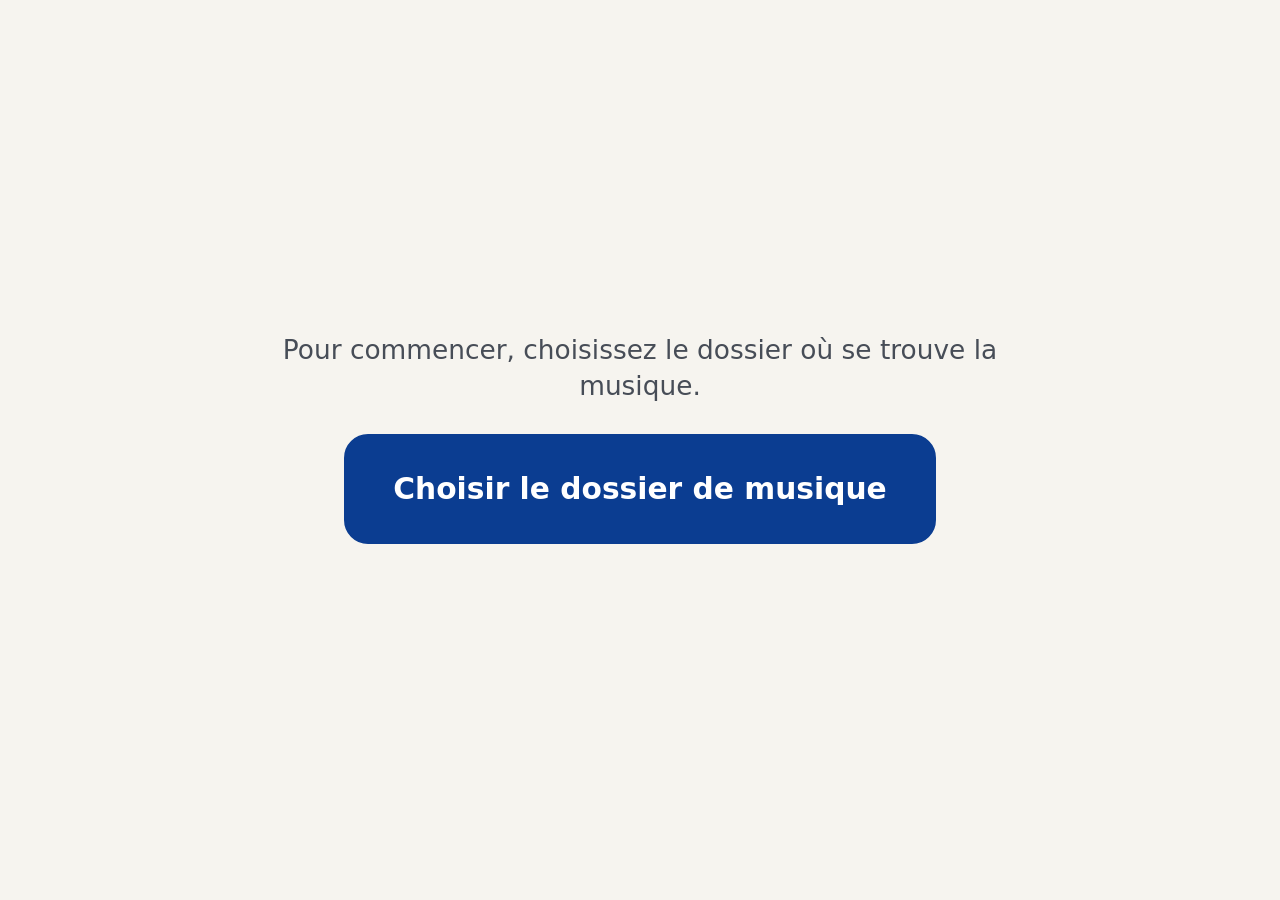
==== index.html @ 9a7d2eac "Lecteur de musique : PWA statique, lecture aléatoire, favoris, version PC et iPad Étapes 1 à 6 du ca" ====
<!doctype html>
<html lang="fr">
<head>
  <meta charset="utf-8">
  <meta name="viewport" content="width=device-width, initial-scale=1, viewport-fit=cover">
  <title>Musique</title>
  <meta name="theme-color" content="#0b3d91">
  <meta name="mobile-web-app-capable" content="yes">
  <meta name="apple-mobile-web-app-capable" content="yes">
  <meta name="apple-mobile-web-app-title" content="Musique">
  <link rel="manifest" href="manifest.json">
  <link rel="icon" href="icons/icone-192.png">
  <link rel="apple-touch-icon" href="icons/icone-180.png">
  <link rel="stylesheet" href="style.css">
  <script type="module" src="js/app.js"></script>
</head>
<body>

<svg hidden>
  <symbol id="i-lecture" viewBox="0 0 24 24"><path d="M7 4.6v14.8a1 1 0 0 0 1.52.85l12.1-7.4a1 1 0 0 0 0-1.7L8.52 3.75A1 1 0 0 0 7 4.6z"/></symbol>
  <symbol id="i-pause" viewBox="0 0 24 24"><rect x="5" y="4" width="5" height="16" rx="1.2"/><rect x="14" y="4" width="5" height="16" rx="1.2"/></symbol>
  <symbol id="i-precedent" viewBox="0 0 24 24"><rect x="4" y="4.5" width="3" height="15" rx="1"/><path d="M20 5.2v13.6a.8.8 0 0 1-1.23.67L8.4 12.67a.8.8 0 0 1 0-1.34l10.37-6.8A.8.8 0 0 1 20 5.2z"/></symbol>
  <symbol id="i-suivant" viewBox="0 0 24 24"><rect x="17" y="4.5" width="3" height="15" rx="1"/><path d="M4 5.2v13.6a.8.8 0 0 0 1.23.67l10.37-6.8a.8.8 0 0 0 0-1.34L5.23 4.53A.8.8 0 0 0 4 5.2z"/></symbol>
  <symbol id="i-coeur" viewBox="0 0 24 24"><path d="M12 20.5 3.6 12.1a5.2 5.2 0 0 1 7.35-7.35L12 5.8l1.05-1.05a5.2 5.2 0 0 1 7.35 7.35z"/></symbol>
  <symbol id="i-coeur-vide" viewBox="0 0 24 24"><path d="M12 20.5 3.6 12.1a5.2 5.2 0 0 1 7.35-7.35L12 5.8l1.05-1.05a5.2 5.2 0 0 1 7.35 7.35z" fill="none" stroke="currentColor" stroke-width="2.2" stroke-linejoin="round"/></symbol>
  <symbol id="i-points" viewBox="0 0 24 24"><circle cx="5" cy="12" r="2.3"/><circle cx="12" cy="12" r="2.3"/><circle cx="19" cy="12" r="2.3"/></symbol>
  <symbol id="i-retour" viewBox="0 0 24 24"><path d="M11 5l-7 7 7 7M4.5 12H20" fill="none" stroke="currentColor" stroke-width="2.8" stroke-linecap="round" stroke-linejoin="round"/></symbol>
  <symbol id="i-plus" viewBox="0 0 24 24"><path d="M12 5v14M5 12h14" fill="none" stroke="currentColor" stroke-width="2.8" stroke-linecap="round"/></symbol>
  <symbol id="i-retirer" viewBox="0 0 24 24"><circle cx="12" cy="12" r="9" fill="none" stroke="currentColor" stroke-width="2.4"/><path d="M7.5 12h9" fill="none" stroke="currentColor" stroke-width="2.6" stroke-linecap="round"/></symbol>
</svg>

<!-- Écran principal : accueil, puis lecture -->
<main id="principal" class="ecran" data-etat="attente">
  <section class="accueil">
    <p id="message" class="message">Un instant…</p>
    <button id="btn-action" type="button" hidden></button>
  </section>

  <section class="lecture">
    <p id="bandeau-favoris" class="bandeau" hidden>
      <svg class="icone" aria-hidden="true"><use href="#i-coeur"/></svg>
      <span>Vous écoutez vos favoris</span>
      <button id="btn-tout" type="button"><svg class="icone" aria-hidden="true"><use href="#i-lecture"/></svg><span>Tout écouter</span></button>
    </p>

    <div class="morceau-actuel" aria-live="polite">
      <h1 id="titre"></h1>
      <p id="artiste"></p>
    </div>

    <div class="rangee">
      <button id="btn-favori" type="button" aria-pressed="false"></button>
      <button id="btn-menu" type="button"><svg class="icone" aria-hidden="true"><use href="#i-points"/></svg><span>Autres choix</span></button>
    </div>

    <div class="commandes">
      <button id="btn-precedent" type="button"><svg class="icone" aria-hidden="true"><use href="#i-precedent"/></svg><span>Précédent</span></button>
      <button id="btn-pause" type="button" class="plein"></button>
      <button id="btn-suivant" type="button"><span>Suivant</span><svg class="icone" aria-hidden="true"><use href="#i-suivant"/></svg></button>
    </div>

    <label id="zone-volume" class="volume">
      <span>Volume</span>
      <input id="volume" type="range" min="0" max="100" step="1" value="80">
    </label>
  </section>

  <footer>
    <button id="btn-choisir" type="button" class="lien" hidden>Choisir un morceau</button>
  </footer>
</main>

<!-- Écran « Choisir un morceau » -->
<section id="choisir" class="ecran" hidden>
  <header class="entete">
    <button id="btn-retour" type="button"><svg class="icone" aria-hidden="true"><use href="#i-retour"/></svg><span>Retour</span></button>
    <h2>Choisir un morceau</h2>
  </header>

  <div class="outils">
    <input id="recherche" type="search" placeholder="Chercher un titre ou un artiste" aria-label="Chercher un titre ou un artiste" autocomplete="off">

    <div class="ligne">
      <span class="etiquette">Trier par</span>
      <button type="button" class="choix" data-tri="titre" aria-pressed="true">Titre</button>
      <button type="button" class="choix" data-tri="artiste" aria-pressed="false">Artiste</button>
      <label class="etiquette espace" for="filtre-artiste">Artiste</label>
      <select id="filtre-artiste"><option value="">Tous les artistes</option></select>
    </div>

    <div class="ligne">
      <button id="filtre-favoris" type="button" class="choix" aria-pressed="false"><svg class="icone" aria-hidden="true"><use href="#i-coeur"/></svg><span>Mes favoris</span></button>
      <button id="btn-ecouter-favoris" type="button"><svg class="icone" aria-hidden="true"><use href="#i-lecture"/></svg><span>Écouter mes favoris en aléatoire</span></button>
      <button id="btn-ajouter" type="button" hidden><svg class="icone" aria-hidden="true"><use href="#i-plus"/></svg><span>Ajouter des morceaux</span></button>
    </div>
  </div>

  <p id="liste-vide" class="message" hidden></p>
  <ul id="liste"></ul>
  <div id="sentinelle"></div>
</section>

<!-- Menu « Autres choix » et confirmation -->
<dialog id="menu" aria-labelledby="menu-titre">
  <div id="menu-choix">
    <p id="menu-titre" class="dialogue-titre"></p>
    <button id="menu-retirer" type="button"><svg class="icone" aria-hidden="true"><use href="#i-retirer"/></svg><span>Retirer ce morceau</span></button>
    <button id="menu-fermer" type="button">Fermer</button>
  </div>
  <div id="menu-confirmer" hidden>
    <p class="dialogue-titre">Retirer ce morceau ?</p>
    <p id="menu-rappel" class="dialogue-texte"></p>
    <div class="oui-non">
      <button id="menu-oui" type="button" class="plein">Oui</button>
      <button id="menu-non" type="button">Non</button>
    </div>
  </div>
</dialog>

<p id="avancement" class="avancement" role="status" hidden></p>
<input id="import" type="file" multiple accept="audio/*,.mp3,.m4a,.aac,.wav" hidden>

</body>
</html>
---- style.css ----
/* Tout est gros, contrasté, et se commande d'un simple clic. */

:root {
  --fond: #f6f4ef;
  --carte: #ffffff;
  --texte: #14171c;
  --doux: #474d57;
  --trait: #6c727d;
  --accent: #0b3d91;
  --teinte: #e3ebf8;
  --coeur: #b0102b;
  --coeur-teinte: #fdeff1;
}

* { box-sizing: border-box; }
[hidden] { display: none !important; }

html { font-size: 22px; -webkit-text-size-adjust: 100%; }

body {
  margin: 0;
  font-family: system-ui, "Segoe UI", Roboto, Helvetica, Arial, sans-serif;
  line-height: 1.35;
  color: var(--texte);
  background: var(--fond);
  -webkit-tap-highlight-color: transparent;
}

button, input, select { font: inherit; color: inherit; }

button {
  display: inline-flex;
  align-items: center;
  justify-content: center;
  gap: 0.55em;
  min-height: 68px;
  padding: 0.35em 1.3em;
  border: 2px solid var(--texte);
  border-radius: 16px;
  background: var(--carte);
  font-weight: 600;
  cursor: pointer;
  touch-action: manipulation;
  transition: transform 0.1s, background-color 0.15s, border-color 0.15s, color 0.15s;
}
button:active { transform: scale(0.97); }
button:disabled { opacity: 0.45; cursor: default; transform: none; }
button:focus-visible, input:focus-visible, select:focus-visible {
  outline: 4px solid var(--accent);
  outline-offset: 3px;
}

.plein, .choix[aria-pressed="true"] {
  border-color: var(--accent);
  background: var(--accent);
  color: #fff;
}

.icone { flex: none; width: 1.25em; height: 1.25em; fill: currentColor; }

.message { margin: 0; max-width: 30em; font-size: 1.2rem; color: var(--doux); }

/* ───── Écran principal ───── */

.ecran {
  min-height: 100vh;
  min-height: 100dvh;
  padding: 24px max(24px, env(safe-area-inset-right)) 24px max(24px, env(safe-area-inset-left));
}

#principal {
  display: grid;
  grid-template-rows: 1fr auto;
  justify-items: center;
  text-align: center;
}

.accueil, .lecture {
  align-self: center;
  display: flex;
  flex-direction: column;
  align-items: center;
  gap: 30px;
  width: 100%;
  max-width: 900px;
  animation: apparition 0.2s ease-out;
}
#principal[data-etat="lecture"] .accueil,
#principal:not([data-etat="lecture"]) .lecture { display: none; }

@keyframes apparition {
  from { opacity: 0; transform: translateY(8px); }
}

.grand { min-height: 110px; padding-inline: 1.6em; font-size: 1.35rem; border-radius: 24px; }

.geant {
  width: min(84vw, 560px);
  min-height: min(42vh, 270px);
  font-size: clamp(46px, 8vw, 78px);
  border-radius: 40px;
  gap: 0.35em;
  box-shadow: 0 10px 0 #072a66;
}
.geant:active { transform: translateY(6px); box-shadow: 0 4px 0 #072a66; }

.morceau-actuel { width: 100%; }
#titre {
  margin: 0;
  font-size: clamp(34px, 5.2vw, 60px);
  font-weight: 700;
  line-height: 1.12;
  overflow-wrap: anywhere;
}
#artiste {
  margin: 10px 0 0;
  font-size: clamp(24px, 3vw, 34px);
  color: var(--doux);
  overflow-wrap: anywhere;
}

.rangee { display: flex; flex-wrap: wrap; justify-content: center; gap: 16px; }

#btn-favori .icone { color: var(--coeur); }
#btn-favori[aria-pressed="true"] {
  border-color: var(--coeur);
  background: var(--coeur-teinte);
  color: var(--coeur);
}

.commandes {
  display: grid;
  grid-template-columns: 1fr 1.25fr 1fr;
  gap: 18px;
  width: min(100%, 780px);
}
.commandes button { min-height: 96px; padding-inline: 0.5em; font-size: 1.15rem; }
#btn-pause { font-size: 1.4rem; }

.volume {
  display: flex;
  align-items: center;
  gap: 22px;
  width: min(100%, 640px);
  font-weight: 600;
}

input[type="range"] {
  --niveau: 80%;
  flex: 1;
  min-width: 0;
  height: 68px;
  margin: 0;
  background: transparent;
  cursor: pointer;
  -webkit-appearance: none;
  appearance: none;
}
input[type="range"]::-webkit-slider-runnable-track {
  height: 16px;
  border-radius: 8px;
  background: linear-gradient(to right, var(--accent) var(--niveau), #b9bec8 var(--niveau));
}
input[type="range"]::-webkit-slider-thumb {
  -webkit-appearance: none;
  width: 46px;
  height: 46px;
  margin-top: -15px;
  border: 4px solid #fff;
  border-radius: 50%;
  background: var(--accent);
  box-shadow: 0 0 0 2px var(--accent);
}
input[type="range"]::-moz-range-track { height: 16px; border-radius: 8px; background: #b9bec8; }
input[type="range"]::-moz-range-progress { height: 16px; border-radius: 8px; background: var(--accent); }
input[type="range"]::-moz-range-thumb {
  width: 40px;
  height: 40px;
  border: 4px solid #fff;
  border-radius: 50%;
  background: var(--accent);
  box-shadow: 0 0 0 2px var(--accent);
}

.bandeau {
  display: flex;
  flex-wrap: wrap;
  align-items: center;
  justify-content: center;
  gap: 12px 16px;
  margin: 0;
  padding: 12px 20px;
  border-radius: 20px;
  background: var(--coeur-teinte);
  color: var(--coeur);
  font-weight: 600;
}
.bandeau button { color: var(--texte); }

footer { padding-top: 24px; }

.lien {
  border: none;
  background: none;
  color: var(--accent);
  font-weight: 500;
  text-decoration: underline;
  text-underline-offset: 0.22em;
}

/* ───── Écran « Choisir un morceau » ───── */

#choisir { max-width: 1040px; margin: 0 auto; padding-top: 0; }

.entete {
  position: sticky;
  top: 0;
  z-index: 2;
  display: flex;
  align-items: center;
  gap: 24px;
  padding: 16px 0;
  background: var(--fond);
  border-bottom: 2px solid var(--trait);
}
.entete h2 { margin: 0; font-size: 1.3rem; }

.outils { display: flex; flex-direction: column; gap: 16px; padding: 20px 0; }
.ligne { display: flex; flex-wrap: wrap; align-items: center; gap: 12px 14px; }
.etiquette { font-weight: 600; }
.espace { margin-left: 18px; }

#recherche, select {
  min-height: 68px;
  border: 2px solid var(--texte);
  border-radius: 16px;
  background: var(--carte);
}
#recherche { width: 100%; padding: 0 1em; font-size: 1.1rem; }
select { max-width: 100%; padding: 0 0.9em; cursor: pointer; }

#liste { margin: 0; padding: 0; list-style: none; border-top: 2px solid var(--trait); }
#liste li { border-bottom: 1px solid #b4b9c2; content-visibility: auto; contain-intrinsic-size: auto 88px; }

.morceau {
  width: 100%;
  min-height: 86px;
  padding: 12px 18px;
  border: none;
  border-radius: 0;
  background: none;
  justify-content: flex-start;
  gap: 12px;
  text-align: left;
  font-weight: 400;
}
.morceau:active { transform: none; background: var(--teinte); }
.morceau:focus-visible { outline-offset: -4px; }
.morceau .icone { color: var(--coeur); }
.morceau.actuel { background: var(--teinte); box-shadow: inset 8px 0 0 var(--accent); }
.m-textes { flex: 1; min-width: 0; display: flex; flex-direction: column; }
.m-titre { font-size: 1.1rem; font-weight: 650; overflow-wrap: anywhere; }
.m-artiste { font-size: 0.95rem; color: var(--doux); overflow-wrap: anywhere; }
.m-note { font-size: 0.95rem; color: var(--coeur); font-weight: 600; }

#liste-vide { padding: 28px 0; }
#sentinelle { height: 1px; }

/* ───── Menu et confirmation ───── */

dialog {
  width: min(600px, 92vw);
  padding: 32px;
  border: none;
  border-radius: 28px;
  background: var(--carte);
  color: var(--texte);
  box-shadow: 0 20px 60px rgba(10, 14, 20, 0.35);
}
dialog[open] { animation: apparition 0.15s ease-out; }
dialog::backdrop { background: rgba(10, 14, 20, 0.62); }
dialog > div { display: flex; flex-direction: column; gap: 18px; }
dialog button { min-height: 80px; font-size: 1.15rem; }
.dialogue-titre { margin: 0 0 6px; font-size: 1.45rem; font-weight: 700; overflow-wrap: anywhere; }
.dialogue-texte { margin: 0 0 6px; color: var(--doux); }
.oui-non { display: grid; grid-template-columns: 1fr 1fr; gap: 18px; }

.avancement {
  position: fixed;
  left: 50%;
  bottom: 24px;
  z-index: 3;
  transform: translateX(-50%);
  margin: 0;
  padding: 16px 28px;
  border-radius: 16px;
  background: var(--texte);
  color: #fff;
  font-weight: 600;
}

/* ───── Page admin ───── */

.admin { max-width: 900px; margin: 0 auto; }
.admin h1 { margin: 0 0 8px; font-size: 1.6rem; }
.admin h2 { margin: 36px 0 12px; font-size: 1.25rem; }
.admin p { margin: 0 0 16px; }
.admin ul { margin: 0; padding: 0; list-style: none; border-top: 2px solid var(--trait); }
.admin li {
  display: flex;
  align-items: center;
  justify-content: space-between;
  gap: 16px;
  padding: 12px 0;
  border-bottom: 1px solid #b4b9c2;
}
.admin li span { min-width: 0; overflow-wrap: anywhere; }
.admin small { display: block; color: var(--doux); font-size: 0.92rem; }

/* ───── Petits écrans ───── */

@media (max-width: 680px) {
  html { font-size: 20px; }
  .ecran { padding: 16px; }
  .commandes { grid-template-columns: 1fr 1fr; }
  #btn-pause { grid-column: 1 / -1; grid-row: 1; }
  .volume { gap: 14px; }
  .entete { gap: 14px; }
  .entete h2 { font-size: 1.1rem; }
  .espace { margin-left: 0; }
  .ligne > button, .ligne > select { flex: 1 1 auto; }
  dialog { padding: 22px; }
}

@media (prefers-reduced-motion: reduce) {
  *, *::before, *::after { animation: none !important; transition: none !important; }
}
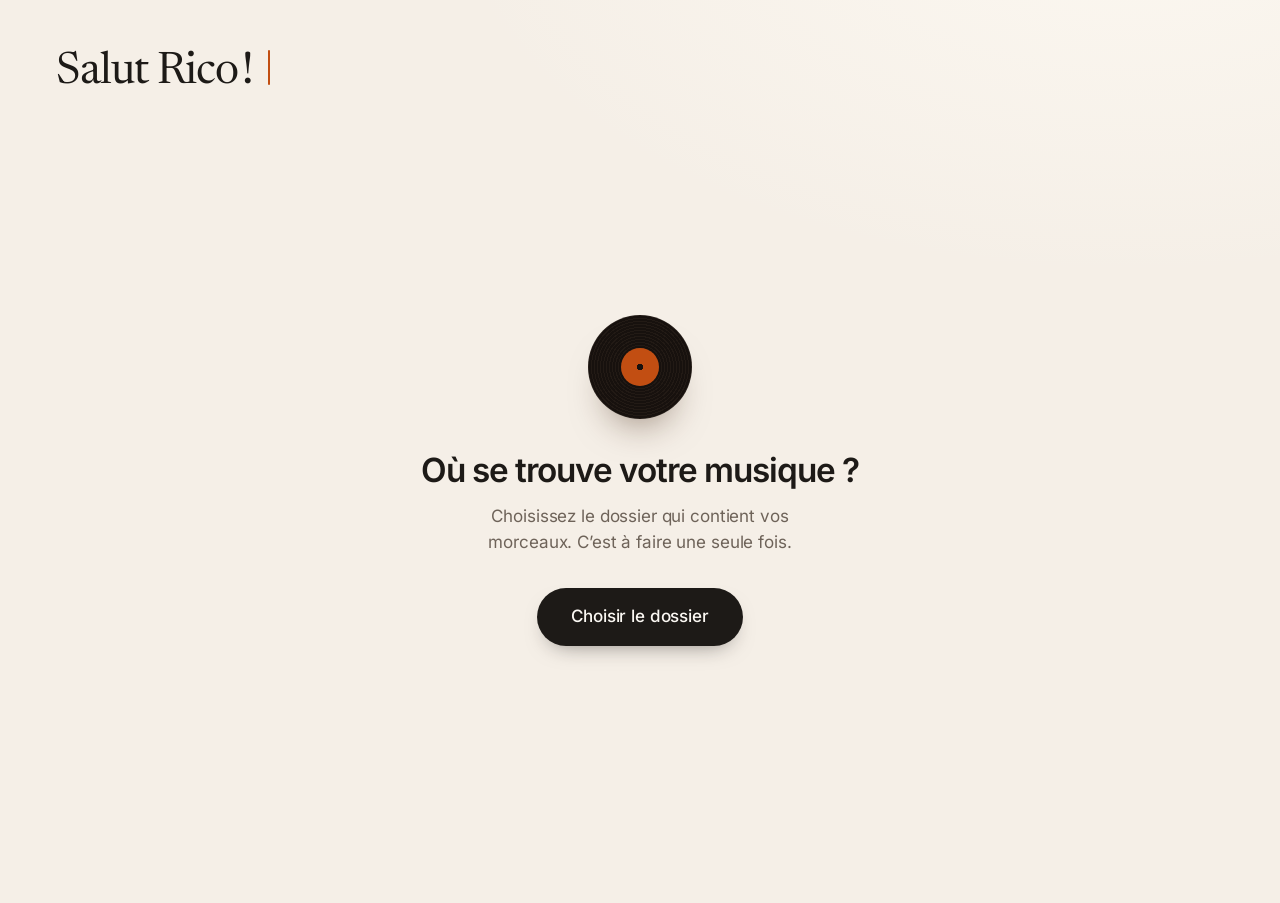
==== commit 37c0e319: "Refonte de l'interface d'après la maquette : bibliothèque, vinyle, message d'accueil Un seul écran e" ====
--- a/index.html
+++ b/index.html
@@ -4,118 +4,149 @@
   <meta charset="utf-8">
   <meta name="viewport" content="width=device-width, initial-scale=1, viewport-fit=cover">
   <title>Musique</title>
-  <meta name="theme-color" content="#0b3d91">
+  <meta name="theme-color" content="#F5EFE7">
   <meta name="mobile-web-app-capable" content="yes">
   <meta name="apple-mobile-web-app-capable" content="yes">
   <meta name="apple-mobile-web-app-title" content="Musique">
+  <meta name="apple-mobile-web-app-status-bar-style" content="default">
   <link rel="manifest" href="manifest.json">
   <link rel="icon" href="icons/icone-192.png">
   <link rel="apple-touch-icon" href="icons/icone-180.png">
+  <link rel="preload" href="fonts/inter.woff2" as="font" type="font/woff2" crossorigin>
+  <link rel="preload" href="fonts/newsreader.woff2" as="font" type="font/woff2" crossorigin>
   <link rel="stylesheet" href="style.css">
   <script type="module" src="js/app.js"></script>
 </head>
-<body>
+<body class="appli">
 
-<svg hidden>
-  <symbol id="i-lecture" viewBox="0 0 24 24"><path d="M7 4.6v14.8a1 1 0 0 0 1.52.85l12.1-7.4a1 1 0 0 0 0-1.7L8.52 3.75A1 1 0 0 0 7 4.6z"/></symbol>
-  <symbol id="i-pause" viewBox="0 0 24 24"><rect x="5" y="4" width="5" height="16" rx="1.2"/><rect x="14" y="4" width="5" height="16" rx="1.2"/></symbol>
-  <symbol id="i-precedent" viewBox="0 0 24 24"><rect x="4" y="4.5" width="3" height="15" rx="1"/><path d="M20 5.2v13.6a.8.8 0 0 1-1.23.67L8.4 12.67a.8.8 0 0 1 0-1.34l10.37-6.8A.8.8 0 0 1 20 5.2z"/></symbol>
-  <symbol id="i-suivant" viewBox="0 0 24 24"><rect x="17" y="4.5" width="3" height="15" rx="1"/><path d="M4 5.2v13.6a.8.8 0 0 0 1.23.67l10.37-6.8a.8.8 0 0 0 0-1.34L5.23 4.53A.8.8 0 0 0 4 5.2z"/></symbol>
-  <symbol id="i-coeur" viewBox="0 0 24 24"><path d="M12 20.5 3.6 12.1a5.2 5.2 0 0 1 7.35-7.35L12 5.8l1.05-1.05a5.2 5.2 0 0 1 7.35 7.35z"/></symbol>
-  <symbol id="i-coeur-vide" viewBox="0 0 24 24"><path d="M12 20.5 3.6 12.1a5.2 5.2 0 0 1 7.35-7.35L12 5.8l1.05-1.05a5.2 5.2 0 0 1 7.35 7.35z" fill="none" stroke="currentColor" stroke-width="2.2" stroke-linejoin="round"/></symbol>
-  <symbol id="i-points" viewBox="0 0 24 24"><circle cx="5" cy="12" r="2.3"/><circle cx="12" cy="12" r="2.3"/><circle cx="19" cy="12" r="2.3"/></symbol>
-  <symbol id="i-retour" viewBox="0 0 24 24"><path d="M11 5l-7 7 7 7M4.5 12H20" fill="none" stroke="currentColor" stroke-width="2.8" stroke-linecap="round" stroke-linejoin="round"/></symbol>
-  <symbol id="i-plus" viewBox="0 0 24 24"><path d="M12 5v14M5 12h14" fill="none" stroke="currentColor" stroke-width="2.8" stroke-linecap="round"/></symbol>
-  <symbol id="i-retirer" viewBox="0 0 24 24"><circle cx="12" cy="12" r="9" fill="none" stroke="currentColor" stroke-width="2.4"/><path d="M7.5 12h9" fill="none" stroke="currentColor" stroke-width="2.6" stroke-linecap="round"/></symbol>
-</svg>
+<div id="app" class="app" data-etat="attente" data-lecture="arret">
 
-<!-- Écran principal : accueil, puis lecture -->
-<main id="principal" class="ecran" data-etat="attente">
-  <section class="accueil">
-    <p id="message" class="message">Un instant…</p>
-    <button id="btn-action" type="button" hidden></button>
-  </section>
-
-  <section class="lecture">
-    <p id="bandeau-favoris" class="bandeau" hidden>
-      <svg class="icone" aria-hidden="true"><use href="#i-coeur"/></svg>
-      <span>Vous écoutez vos favoris</span>
-      <button id="btn-tout" type="button"><svg class="icone" aria-hidden="true"><use href="#i-lecture"/></svg><span>Tout écouter</span></button>
-    </p>
-
-    <div class="morceau-actuel" aria-live="polite">
-      <h1 id="titre"></h1>
-      <p id="artiste"></p>
-    </div>
-
-    <div class="rangee">
-      <button id="btn-favori" type="button" aria-pressed="false"></button>
-      <button id="btn-menu" type="button"><svg class="icone" aria-hidden="true"><use href="#i-points"/></svg><span>Autres choix</span></button>
-    </div>
-
-    <div class="commandes">
-      <button id="btn-precedent" type="button"><svg class="icone" aria-hidden="true"><use href="#i-precedent"/></svg><span>Précédent</span></button>
-      <button id="btn-pause" type="button" class="plein"></button>
-      <button id="btn-suivant" type="button"><span>Suivant</span><svg class="icone" aria-hidden="true"><use href="#i-suivant"/></svg></button>
-    </div>
-
-    <label id="zone-volume" class="volume">
-      <span>Volume</span>
-      <input id="volume" type="range" min="0" max="100" step="1" value="80">
-    </label>
-  </section>
-
-  <footer>
-    <button id="btn-choisir" type="button" class="lien" hidden>Choisir un morceau</button>
-  </footer>
-</main>
-
-<!-- Écran « Choisir un morceau » -->
-<section id="choisir" class="ecran" hidden>
-  <header class="entete">
-    <button id="btn-retour" type="button"><svg class="icone" aria-hidden="true"><use href="#i-retour"/></svg><span>Retour</span></button>
-    <h2>Choisir un morceau</h2>
+  <header class="haut">
+    <h1 class="salut">
+      <span id="salut-lu" class="sr"></span>
+      <span id="salut-place" class="salut-place" aria-hidden="true"></span>
+      <span id="salut-frappe" class="salut-frappe" aria-hidden="true"></span>
+    </h1>
+    <button id="btn-dossier" type="button" class="capsule contour">
+      <svg viewBox="0 0 24 24" class="trait" aria-hidden="true"><path d="M3 7.5A2.5 2.5 0 0 1 5.5 5H9l2 2.5h7.5A2.5 2.5 0 0 1 21 10v7.5a2.5 2.5 0 0 1-2.5 2.5h-13A2.5 2.5 0 0 1 3 17.5z"/></svg>
+      <span id="btn-dossier-texte">Définir le dossier</span>
+    </button>
   </header>
 
-  <div class="outils">
-    <input id="recherche" type="search" placeholder="Chercher un titre ou un artiste" aria-label="Chercher un titre ou un artiste" autocomplete="off">
+  <div class="corps">
 
-    <div class="ligne">
-      <span class="etiquette">Trier par</span>
-      <button type="button" class="choix" data-tri="titre" aria-pressed="true">Titre</button>
-      <button type="button" class="choix" data-tri="artiste" aria-pressed="false">Artiste</button>
-      <label class="etiquette espace" for="filtre-artiste">Artiste</label>
-      <select id="filtre-artiste"><option value="">Tous les artistes</option></select>
-    </div>
+    <nav id="vues" class="vues glissiere" aria-label="Bibliothèque">
+      <span class="curseur" aria-hidden="true"></span>
+      <button type="button" data-vue="favoris" aria-pressed="false">
+        <svg viewBox="0 0 24 24" class="trait" aria-hidden="true"><path d="M12 20.5s-7.5-4.6-9.3-9.2C1.5 8.2 3.4 5 6.6 5c2 0 3.5 1.1 5.4 3.2C13.9 6.1 15.4 5 17.4 5c3.2 0 5.1 3.2 3.9 6.3-1.8 4.6-9.3 9.2-9.3 9.2z"/></svg>
+        <span class="vue-nom">Favoris</span>
+        <span id="n-favoris" class="vue-nombre">0</span>
+      </button>
+      <button type="button" data-vue="tout" aria-pressed="true">
+        <svg viewBox="0 0 24 24" class="trait" aria-hidden="true"><path d="M9 18V5l11-2v13"/><circle cx="6" cy="18" r="3"/><circle cx="17" cy="16" r="3"/></svg>
+        <span class="vue-nom">Tout</span>
+        <span id="n-tout" class="vue-nombre">0</span>
+      </button>
+    </nav>
 
-    <div class="ligne">
-      <button id="filtre-favoris" type="button" class="choix" aria-pressed="false"><svg class="icone" aria-hidden="true"><use href="#i-coeur"/></svg><span>Mes favoris</span></button>
-      <button id="btn-ecouter-favoris" type="button"><svg class="icone" aria-hidden="true"><use href="#i-lecture"/></svg><span>Écouter mes favoris en aléatoire</span></button>
-      <button id="btn-ajouter" type="button" hidden><svg class="icone" aria-hidden="true"><use href="#i-plus"/></svg><span>Ajouter des morceaux</span></button>
-    </div>
+    <main class="bibliotheque">
+
+      <div class="tete">
+        <div id="tete-textes" class="tete-textes">
+          <h2 id="vue-titre">Tous les morceaux</h2>
+          <p id="vue-compte"></p>
+        </div>
+        <button id="btn-aleatoire" type="button" class="capsule plein">
+          <svg viewBox="0 0 24 24" class="trait" aria-hidden="true"><path d="M16 3h5v5"/><path d="M4 20 21 3"/><path d="M21 16v5h-5"/><path d="m15 15 6 6"/><path d="M4 4l5 5"/></svg>
+          <span>Lecture aléatoire</span>
+        </button>
+      </div>
+
+      <div class="outils">
+        <label class="recherche">
+          <svg viewBox="0 0 24 24" class="trait" aria-hidden="true"><circle cx="11" cy="11" r="7"/><path d="m20 20-3.5-3.5"/></svg>
+          <input id="recherche" type="search" placeholder="Rechercher" aria-label="Rechercher un titre ou un artiste" autocomplete="off" spellcheck="false">
+        </label>
+        <div id="tri" class="tri glissiere" role="group" aria-label="Trier par">
+          <span class="curseur" aria-hidden="true"></span>
+          <button type="button" data-tri="titre" aria-pressed="true">Titre</button>
+          <button type="button" data-tri="artiste" aria-pressed="false">Artiste</button>
+        </div>
+      </div>
+
+      <div class="cadre">
+        <div id="defilant" class="defilant">
+          <ul id="liste"></ul>
+          <p id="liste-vide" class="liste-vide" hidden></p>
+          <div id="sentinelle"></div>
+        </div>
+      </div>
+
+      <!-- Chargement -->
+      <div class="squelette" aria-hidden="true">
+        <span></span><span></span><span></span><span></span><span></span><span></span>
+      </div>
+
+      <!-- Premier lancement, permission à redonner, dossier vide -->
+      <section id="accueil" class="accueil">
+        <div class="accueil-disque" aria-hidden="true"><i></i></div>
+        <h2 id="accueil-titre"></h2>
+        <p id="accueil-texte"></p>
+        <button id="accueil-action" type="button" class="capsule plein grand"></button>
+      </section>
+
+    </main>
+
+    <section id="lecteur" class="lecteur" aria-label="En cours de lecture">
+
+      <div class="platine" aria-hidden="true">
+        <div id="disque" class="disque"><div class="etiquette"></div></div>
+        <div class="reflet"></div>
+      </div>
+
+      <div id="infos" class="infos" aria-live="polite">
+        <p id="titre" class="titre"></p>
+        <p id="artiste" class="artiste"></p>
+      </div>
+
+      <div class="progression">
+        <div id="barre" class="barre" role="slider" tabindex="0" aria-label="Position dans le morceau" aria-valuemin="0" aria-valuemax="100" aria-valuenow="0">
+          <div class="barre-fond"><div id="barre-pleine" class="barre-pleine"></div></div>
+        </div>
+        <div class="temps"><span id="t-ecoule">0:00</span><span id="t-reste"></span></div>
+      </div>
+
+      <div class="commandes">
+        <button id="btn-melange" type="button" class="rond petit melange" aria-label="Lecture aléatoire" aria-pressed="true">
+          <svg viewBox="0 0 24 24" class="trait" aria-hidden="true"><path d="M16 3h5v5"/><path d="M4 20 21 3"/><path d="M21 16v5h-5"/><path d="m15 15 6 6"/><path d="M4 4l5 5"/></svg>
+        </button>
+        <button id="btn-precedent" type="button" class="rond saut" aria-label="Morceau précédent">
+          <svg viewBox="0 0 24 24" aria-hidden="true"><path d="M18.5 19.2 9.6 12.9a1.1 1.1 0 0 1 0-1.8l8.9-6.3A.9.9 0 0 1 20 5.5v13a.9.9 0 0 1-1.5.7z"/><rect x="4" y="5" width="2.6" height="14" rx="1.1"/></svg>
+        </button>
+        <button id="btn-lecture" type="button" class="rond jouer" aria-label="Lecture">
+          <svg viewBox="0 0 24 24" class="i-pause" aria-hidden="true"><rect x="6.5" y="5" width="3.6" height="14" rx="1.1"/><rect x="13.9" y="5" width="3.6" height="14" rx="1.1"/></svg>
+          <svg viewBox="0 0 24 24" class="i-lecture" aria-hidden="true"><path d="M8 5.5v13a1 1 0 0 0 1.5.86l10.5-6.5a1 1 0 0 0 0-1.72L9.5 4.64A1 1 0 0 0 8 5.5z"/></svg>
+        </button>
+        <button id="btn-suivant" type="button" class="rond saut" aria-label="Morceau suivant">
+          <svg viewBox="0 0 24 24" aria-hidden="true"><path d="M5.5 19.2l8.9-6.3a1.1 1.1 0 0 0 0-1.8L5.5 4.8A.9.9 0 0 0 4 5.5v13a.9.9 0 0 0 1.5.7z"/><rect x="17.4" y="5" width="2.6" height="14" rx="1.1"/></svg>
+        </button>
+        <button id="btn-favori" type="button" class="rond petit coeur" aria-label="Ajouter aux favoris" aria-pressed="false">
+          <svg viewBox="0 0 24 24" class="trait" aria-hidden="true"><path d="M12 20.5s-7.5-4.6-9.3-9.2C1.5 8.2 3.4 5 6.6 5c2 0 3.5 1.1 5.4 3.2C13.9 6.1 15.4 5 17.4 5c3.2 0 5.1 3.2 3.9 6.3-1.8 4.6-9.3 9.2-9.3 9.2z"/></svg>
+        </button>
+      </div>
+
+      <label id="zone-volume" class="volume">
+        <svg viewBox="0 0 24 24" class="trait" aria-hidden="true"><path d="M11 5 6 9H3v6h3l5 4z"/></svg>
+        <span class="sr">Volume</span>
+        <input id="volume" type="range" min="0" max="100" step="1" value="80">
+        <svg viewBox="0 0 24 24" class="trait" aria-hidden="true"><path d="M11 5 6 9H3v6h3l5 4z"/><path d="M15.5 8.5a5 5 0 0 1 0 7"/><path d="M18.5 5.5a9 9 0 0 1 0 13"/></svg>
+      </label>
+
+      <p id="ensuite" class="ensuite"></p>
+
+    </section>
   </div>
-
-  <p id="liste-vide" class="message" hidden></p>
-  <ul id="liste"></ul>
-  <div id="sentinelle"></div>
-</section>
-
-<!-- Menu « Autres choix » et confirmation -->
-<dialog id="menu" aria-labelledby="menu-titre">
-  <div id="menu-choix">
-    <p id="menu-titre" class="dialogue-titre"></p>
-    <button id="menu-retirer" type="button"><svg class="icone" aria-hidden="true"><use href="#i-retirer"/></svg><span>Retirer ce morceau</span></button>
-    <button id="menu-fermer" type="button">Fermer</button>
-  </div>
-  <div id="menu-confirmer" hidden>
-    <p class="dialogue-titre">Retirer ce morceau ?</p>
-    <p id="menu-rappel" class="dialogue-texte"></p>
-    <div class="oui-non">
-      <button id="menu-oui" type="button" class="plein">Oui</button>
-      <button id="menu-non" type="button">Non</button>
-    </div>
-  </div>
-</dialog>
+</div>
 
 <p id="avancement" class="avancement" role="status" hidden></p>
 <input id="import" type="file" multiple accept="audio/*,.mp3,.m4a,.aac,.wav" hidden>
--- a/style.css
+++ b/style.css
@@ -1,337 +1,863 @@
-/* Tout est gros, contrasté, et se commande d'un simple clic. */
+/* Musique — interface calme, beaucoup d'air, animations douces. */
+
+@font-face {
+  font-family: 'Inter';
+  font-style: normal;
+  font-weight: 400 600;
+  font-display: swap;
+  src: url('fonts/inter.woff2') format('woff2');
+}
+@font-face {
+  font-family: 'Newsreader';
+  font-style: normal;
+  font-weight: 400 500;
+  font-display: swap;
+  src: url('fonts/newsreader.woff2') format('woff2');
+}
+@font-face {
+  font-family: 'Newsreader';
+  font-style: italic;
+  font-weight: 400 500;
+  font-display: swap;
+  src: url('fonts/newsreader-italique.woff2') format('woff2');
+}
 
 :root {
-  --fond: #f6f4ef;
-  --carte: #ffffff;
-  --texte: #14171c;
-  --doux: #474d57;
-  --trait: #6c727d;
-  --accent: #0b3d91;
-  --teinte: #e3ebf8;
-  --coeur: #b0102b;
-  --coeur-teinte: #fdeff1;
-}
-
-* { box-sizing: border-box; }
+  --fond: #F5EFE7;
+  --surface: #FBF8F3;
+  --champ: #ECE4DA;
+  --filet: #E5DBCF;
+  --selection: #E9E0D5;
+  --texte: #1D1A17;
+  --second: #6E6359;
+  --accent: #C24E12;
+  --accent-texte: #A8430F;
+  --voile: rgba(29, 26, 23, 0.05);
+
+  --doux: cubic-bezier(0.22, 1, 0.36, 1);
+  --ressort: cubic-bezier(0.34, 1.56, 0.64, 1);
+  --marge: clamp(20px, 4.4vw, 72px);
+  --sans: 'Inter', -apple-system, 'Segoe UI', 'Helvetica Neue', Arial, sans-serif;
+  --serif: 'Newsreader', 'Iowan Old Style', 'Palatino Linotype', Georgia, serif;
+}
+
+*, *::before, *::after { box-sizing: border-box; }
 [hidden] { display: none !important; }
 
-html { font-size: 22px; -webkit-text-size-adjust: 100%; }
+html { -webkit-text-size-adjust: 100%; }
 
 body {
   margin: 0;
-  font-family: system-ui, "Segoe UI", Roboto, Helvetica, Arial, sans-serif;
-  line-height: 1.35;
+  font-family: var(--sans);
+  font-size: 16px;
+  line-height: 1.4;
+  letter-spacing: -0.008em;
   color: var(--texte);
   background: var(--fond);
+  -webkit-font-smoothing: antialiased;
+  -moz-osx-font-smoothing: grayscale;
   -webkit-tap-highlight-color: transparent;
 }
 
-button, input, select { font: inherit; color: inherit; }
-
+button, input { font: inherit; color: inherit; letter-spacing: inherit; }
 button {
+  margin: 0;
+  padding: 0;
+  border: 0;
+  background: none;
+  cursor: pointer;
+  touch-action: manipulation;
+}
+h1, h2, p, ul { margin: 0; padding: 0; }
+ul { list-style: none; }
+svg { display: block; flex: none; fill: currentColor; }
+svg.trait { fill: none; stroke: currentColor; stroke-width: 1.9; stroke-linecap: round; stroke-linejoin: round; }
+
+:focus-visible { outline: 3px solid rgba(194, 78, 18, 0.5); outline-offset: 3px; }
+
+.sr {
+  position: absolute;
+  width: 1px;
+  height: 1px;
+  overflow: hidden;
+  clip: rect(0 0 0 0);
+  white-space: nowrap;
+}
+
+/* ───────────── Structure ───────────── */
+
+body.appli {
+  height: 100vh;
+  height: 100dvh;
+  overflow: hidden;
+  background:
+    radial-gradient(1100px 620px at 88% -12%, #FCF8F1 0%, rgba(252, 248, 241, 0) 62%),
+    var(--fond);
+}
+
+.app {
+  height: 100%;
+  max-width: 1480px;
+  margin: 0 auto;
+  padding: clamp(22px, 4.6vh, 52px) var(--marge) 0;
+  display: flex;
+  flex-direction: column;
+}
+
+.haut {
+  flex: none;
+  display: flex;
+  flex-wrap: wrap;
+  align-items: center;
+  justify-content: space-between;
+  gap: 16px 40px;
+  min-height: 64px;
+  animation: monte 0.9s var(--doux) both;
+}
+
+.corps {
+  flex: 1;
+  min-height: 0;
+  display: grid;
+  grid-template-columns: 208px minmax(0, 1fr) 376px;
+  column-gap: clamp(36px, 4.4vw, 72px);
+  padding-top: clamp(22px, 5vh, 60px);
+}
+
+.vues { animation: monte 0.9s var(--doux) 0.08s both; }
+.bibliotheque { animation: monte 0.9s var(--doux) 0.14s both; }
+.lecteur { animation: monte 1s var(--doux) 0.22s both; }
+
+@keyframes monte {
+  from { opacity: 0; transform: translateY(14px); }
+}
+@keyframes apparait {
+  from { opacity: 0; }
+}
+
+/* ───────────── Message d'accueil ───────────── */
+
+.salut {
+  position: relative;
+  font-family: var(--serif);
+  font-weight: 400;
+  font-size: clamp(32px, 3.5vw, 54px);
+  line-height: 1.12;
+  letter-spacing: -0.022em;
+}
+.salut em { font-style: italic; letter-spacing: -0.018em; }
+.salut-place { visibility: hidden; }
+.salut-frappe { position: absolute; inset: 0; }
+.caret {
+  display: inline-block;
+  width: 2px;
+  height: 0.78em;
+  margin: 0 -8px 0 6px; /* n'occupe aucune largeur : le curseur ne passe jamais seul à la ligne */
+  vertical-align: -0.04em;
+  border-radius: 1px;
+  background: var(--accent);
+  animation: clignote 0.6s ease-in-out infinite alternate;
+  transition: opacity 0.7s ease;
+}
+.caret.fini { opacity: 0; animation: none; }
+@keyframes clignote {
+  0%, 35% { opacity: 1; }
+  100% { opacity: 0; }
+}
+
+/* ───────────── Boutons ───────────── */
+
+.capsule {
   display: inline-flex;
   align-items: center;
   justify-content: center;
-  gap: 0.55em;
-  min-height: 68px;
-  padding: 0.35em 1.3em;
-  border: 2px solid var(--texte);
-  border-radius: 16px;
-  background: var(--carte);
-  font-weight: 600;
-  cursor: pointer;
-  touch-action: manipulation;
-  transition: transform 0.1s, background-color 0.15s, border-color 0.15s, color 0.15s;
-}
-button:active { transform: scale(0.97); }
-button:disabled { opacity: 0.45; cursor: default; transform: none; }
-button:focus-visible, input:focus-visible, select:focus-visible {
-  outline: 4px solid var(--accent);
-  outline-offset: 3px;
-}
-
-.plein, .choix[aria-pressed="true"] {
-  border-color: var(--accent);
+  gap: 10px;
+  height: 46px;
+  padding: 0 22px;
+  border-radius: 999px;
+  font-size: 15px;
+  font-weight: 500;
+  white-space: nowrap;
+  transition: transform 0.35s var(--ressort), background-color 0.25s ease, box-shadow 0.35s var(--doux), border-color 0.25s ease;
+}
+.capsule svg { width: 18px; height: 18px; }
+.capsule:active { transform: scale(0.955); transition-duration: 0.12s; }
+
+.contour {
+  border: 1px solid rgba(29, 26, 23, 0.2);
+  background: rgba(251, 248, 243, 0.55);
+}
+.contour:hover { border-color: rgba(29, 26, 23, 0.42); background: var(--surface); }
+
+.plein {
+  padding: 0 24px 0 20px;
+  background: var(--texte);
+  color: var(--surface);
+  box-shadow: 0 10px 22px -12px rgba(29, 26, 23, 0.55);
+}
+.plein:hover { transform: translateY(-1px); box-shadow: 0 16px 28px -14px rgba(29, 26, 23, 0.6); }
+.plein:active { transform: scale(0.955); }
+.plein.grand { height: 58px; padding: 0 34px; font-size: 17px; }
+
+.rond {
+  position: relative;
+  display: grid;
+  place-items: center;
+  width: 50px;
+  height: 50px;
+  border-radius: 50%;
+  transition: transform 0.4s var(--ressort), background-color 0.25s ease, color 0.25s ease, box-shadow 0.35s var(--doux);
+}
+.rond svg { width: 26px; height: 26px; }
+.rond:hover { background: var(--voile); }
+.rond:active { transform: scale(0.88); transition-duration: 0.1s; }
+.rond.petit { width: 44px; height: 44px; color: var(--second); }
+.rond.petit svg { width: 20px; height: 20px; }
+
+/* ───────────── Glissières (vues, tri) ───────────── */
+
+.glissiere { position: relative; }
+.glissiere > button { position: relative; z-index: 1; }
+.curseur {
+  position: absolute;
+  left: 0;
+  top: 0;
+  border-radius: 12px;
+  pointer-events: none;
+  opacity: 0;
+}
+.glissiere.prete .curseur {
+  opacity: 1;
+  transition: transform 0.55s var(--doux), width 0.55s var(--doux), height 0.55s var(--doux), opacity 0.3s ease;
+}
+
+.vues {
+  align-self: start;
+  display: flex;
+  flex-direction: column;
+  gap: 4px;
+  padding-top: 4px;
+}
+.vues .curseur { background: var(--selection); }
+.vues button {
+  display: flex;
+  align-items: center;
+  gap: 13px;
+  height: 48px;
+  padding: 0 14px;
+  border-radius: 12px;
+  font-size: 16px;
+  text-align: left;
+  transition: transform 0.35s var(--ressort);
+}
+.vues button:active { transform: scale(0.97); }
+.vues button svg { width: 19px; height: 19px; color: var(--accent); }
+.vues button[aria-pressed="true"] { font-weight: 600; }
+.vue-nom { flex: 1; }
+.vue-nombre { font-size: 14px; font-weight: 400; color: var(--second); font-variant-numeric: tabular-nums; }
+
+.tri {
+  display: flex;
+  gap: 2px;
+  padding: 3px;
+  border-radius: 14px;
+  background: var(--champ);
+}
+.tri .curseur, .vues.segment .curseur {
+  border-radius: 11px;
+  background: var(--surface);
+  box-shadow: 0 1px 2px rgba(29, 26, 23, 0.12), 0 4px 10px -6px rgba(29, 26, 23, 0.2);
+}
+.tri button {
+  height: 42px;
+  padding: 0 20px;
+  border-radius: 11px;
+  font-size: 15px;
+  font-weight: 500;
+  color: var(--second);
+  transition: color 0.3s ease;
+}
+.tri button[aria-pressed="true"] { color: var(--texte); }
+
+/* ───────────── Bibliothèque ───────────── */
+
+.bibliotheque {
+  min-width: 0;
+  min-height: 0;
+  display: flex;
+  flex-direction: column;
+  gap: clamp(18px, 3.2vh, 30px);
+}
+
+.tete {
+  flex: none;
+  display: flex;
+  flex-wrap: wrap;
+  align-items: flex-end;
+  justify-content: space-between;
+  gap: 16px 24px;
+}
+.tete-textes { display: flex; flex-direction: column; gap: 6px; }
+.tete-textes.change { animation: glisse 0.5s var(--doux); }
+.tete h2 { font-size: 34px; line-height: 1.1; font-weight: 600; letter-spacing: -0.032em; }
+.tete p { font-size: 15px; color: var(--second); font-variant-numeric: tabular-nums; min-height: 1.4em; }
+
+@keyframes glisse {
+  from { opacity: 0; transform: translateX(-10px); }
+}
+
+.outils { flex: none; display: flex; flex-wrap: wrap; align-items: center; gap: 12px; }
+
+.recherche {
+  flex: 1 1 240px;
+  display: flex;
+  align-items: center;
+  gap: 11px;
+  height: 48px;
+  padding: 0 16px;
+  border-radius: 14px;
+  background: var(--champ);
+  color: var(--second);
+  cursor: text;
+  transition: background-color 0.3s ease, box-shadow 0.3s ease;
+}
+.recherche svg { width: 18px; height: 18px; }
+.recherche:focus-within {
+  background: var(--surface);
+  box-shadow: 0 0 0 1px rgba(194, 78, 18, 0.55), 0 0 0 5px rgba(194, 78, 18, 0.12);
+}
+.recherche input {
+  flex: 1;
+  min-width: 0;
+  height: 100%;
+  border: 0;
+  outline: none;
+  background: transparent;
+  font-size: 16px;
+  color: var(--texte);
+  -webkit-appearance: none;
+  appearance: none;
+}
+.recherche input::placeholder { color: var(--second); opacity: 1; }
+.recherche input::-webkit-search-cancel-button { -webkit-appearance: none; }
+
+.cadre { position: relative; flex: 1; min-height: 0; margin-top: -6px; }
+.cadre::after {
+  content: '';
+  position: absolute;
+  left: 0;
+  right: 14px;
+  bottom: 0;
+  height: 64px;
+  background: linear-gradient(to bottom, rgba(245, 239, 231, 0), var(--fond) 92%);
+  pointer-events: none;
+}
+.defilant {
+  height: 100%;
+  overflow-y: auto;
+  overscroll-behavior: contain;
+  margin-right: -14px;
+  padding: 0 14px 72px 0;
+  scrollbar-width: thin;
+  scrollbar-color: rgba(29, 26, 23, 0.2) transparent;
+}
+.defilant::-webkit-scrollbar { width: 10px; }
+.defilant::-webkit-scrollbar-thumb {
+  border: 3px solid transparent;
+  border-radius: 99px;
+  background: rgba(29, 26, 23, 0.2);
+  background-clip: content-box;
+}
+.defilant::-webkit-scrollbar-thumb:hover { background-color: rgba(29, 26, 23, 0.38); }
+
+.rangee {
+  position: relative;
+  display: grid;
+  grid-template-columns: minmax(0, 1fr) 44px;
+  align-items: center;
+  column-gap: 4px;
+  padding-right: 8px;
+  border-radius: 14px;
+  transition: background-color 0.25s ease;
+  content-visibility: auto;
+  contain-intrinsic-size: auto 64px;
+}
+.rangee::after {
+  content: '';
+  position: absolute;
+  left: 50px;
+  right: 10px;
+  bottom: 0;
+  height: 1px;
+  background: var(--filet);
+  transition: opacity 0.25s ease;
+}
+.rangee:last-child::after { display: none; }
+.rangee.entree { animation: monte 0.55s var(--doux) backwards; animation-delay: calc(var(--i) * 24ms); }
+
+.morceau {
+  display: grid;
+  grid-template-columns: 20px minmax(0, 1.4fr) minmax(0, 1fr) 52px;
+  gap: 16px;
+  align-items: center;
+  width: 100%;
+  min-height: 64px;
+  padding: 0 0 0 14px;
+  border-radius: 14px;
+  text-align: left;
+}
+.morceau:focus-visible { outline-offset: -3px; }
+.m-etat { display: flex; align-items: center; height: 14px; }
+.m-titre, .m-artiste { white-space: nowrap; overflow: hidden; text-overflow: ellipsis; }
+.m-titre { font-size: 17px; font-weight: 500; letter-spacing: -0.014em; transition: color 0.3s ease; }
+.m-artiste { font-size: 16px; color: var(--second); }
+.m-duree { font-size: 15px; color: var(--second); text-align: right; font-variant-numeric: tabular-nums; }
+.rangee.actuelle .m-titre { color: var(--accent-texte); }
+
+.indic { display: flex; align-items: flex-end; height: 14px; animation: apparait 0.35s ease; }
+.indic svg { width: 14px; height: 14px; color: var(--accent); display: none; }
+.eq { display: flex; align-items: flex-end; gap: 2.5px; height: 14px; }
+.eq i {
+  width: 2.5px;
+  height: 14px;
+  border-radius: 2px;
   background: var(--accent);
-  color: #fff;
-}
-
-.icone { flex: none; width: 1.25em; height: 1.25em; fill: currentColor; }
-
-.message { margin: 0; max-width: 30em; font-size: 1.2rem; color: var(--doux); }
-
-/* ───── Écran principal ───── */
-
-.ecran {
-  min-height: 100vh;
-  min-height: 100dvh;
-  padding: 24px max(24px, env(safe-area-inset-right)) 24px max(24px, env(safe-area-inset-left));
-}
-
-#principal {
+  transform-origin: bottom;
+  animation: eq 0.7s ease-in-out infinite alternate;
+}
+.eq i:nth-child(2) { animation-delay: -0.35s; }
+.eq i:nth-child(3) { animation-delay: -0.6s; }
+@keyframes eq {
+  from { transform: scaleY(0.25); }
+  to { transform: scaleY(1); }
+}
+.app:not([data-lecture="joue"]) .indic .eq { display: none; }
+.app:not([data-lecture="joue"]) .indic svg { display: block; }
+
+.coeur svg { transition: fill 0.25s ease, transform 0.45s var(--ressort); }
+.coeur[aria-pressed="true"] { color: var(--accent); }
+.coeur[aria-pressed="true"] svg { fill: var(--accent); }
+.coeur.bat svg { animation: bat 0.5s var(--ressort); }
+@keyframes bat {
+  0% { transform: scale(1); }
+  35% { transform: scale(0.72); }
+  70% { transform: scale(1.22); }
+  100% { transform: scale(1); }
+}
+
+.rangee .coeur {
   display: grid;
-  grid-template-rows: 1fr auto;
-  justify-items: center;
-  text-align: center;
-}
-
-.accueil, .lecture {
-  align-self: center;
+  place-items: center;
+  width: 44px;
+  height: 44px;
+  border-radius: 12px;
+  color: var(--second);
+  transition: opacity 0.25s ease, transform 0.4s var(--ressort), background-color 0.25s ease;
+}
+.rangee .coeur svg { width: 18px; height: 18px; }
+.rangee .coeur:active { transform: scale(0.85); }
+
+@media (hover: hover) {
+  .rangee:hover { background: rgba(29, 26, 23, 0.04); }
+  .rangee:hover::after, .rangee:has(+ .rangee:hover)::after { opacity: 0; }
+  .rangee .coeur[aria-pressed="false"] { opacity: 0; }
+  .rangee:hover .coeur, .rangee .coeur:focus-visible { opacity: 1; }
+  .rangee .coeur:hover { background: var(--voile); }
+}
+
+.liste-vide { padding: 44px 14px; font-size: 16px; line-height: 1.65; color: var(--second); animation: monte 0.5s var(--doux); }
+
+/* Chargement */
+.squelette { display: flex; flex-direction: column; gap: 14px; padding-top: 8px; }
+.squelette span {
+  height: 50px;
+  border-radius: 14px;
+  background: linear-gradient(100deg, var(--champ) 30%, #F3ECE3 50%, var(--champ) 70%);
+  background-size: 300% 100%;
+  animation: reflet 1.6s ease-in-out infinite;
+}
+.squelette span:nth-child(2) { opacity: 0.85; }
+.squelette span:nth-child(3) { opacity: 0.7; }
+.squelette span:nth-child(4) { opacity: 0.55; }
+.squelette span:nth-child(5) { opacity: 0.4; }
+.squelette span:nth-child(6) { opacity: 0.25; }
+@keyframes reflet {
+  from { background-position: 100% 0; }
+  to { background-position: 0 0; }
+}
+
+/* Premier lancement, permission, dossier vide */
+.accueil {
+  margin: auto;
+  padding-bottom: 10vh;
   display: flex;
   flex-direction: column;
   align-items: center;
-  gap: 30px;
+  gap: 14px;
+  text-align: center;
+  animation: monte 0.9s var(--doux) 0.1s both;
+}
+.accueil-disque {
+  display: grid;
+  place-items: center;
+  width: 104px;
+  height: 104px;
+  margin-bottom: 18px;
+  border-radius: 50%;
+  background: repeating-radial-gradient(circle at 50% 50%, #221A15 0 1px, #17110E 1px 3px);
+  box-shadow: 0 24px 36px -20px rgba(60, 30, 10, 0.5);
+}
+.accueil-disque i { width: 38px; height: 38px; border-radius: 50%; background: radial-gradient(circle, #17110E 0 11%, var(--accent) 13%); }
+.accueil h2 { font-size: clamp(26px, 2.6vw, 34px); font-weight: 600; letter-spacing: -0.03em; line-height: 1.15; }
+.accueil p { max-width: 26em; margin-bottom: 18px; font-size: 17px; line-height: 1.55; color: var(--second); text-wrap: balance; }
+
+.app[data-etat="attente"] :is(.tete, .outils, .cadre, .accueil),
+.app:not([data-etat="attente"]) .squelette,
+.app[data-etat="pret"] .accueil,
+.app:is([data-etat="installer"], [data-etat="autoriser"], [data-etat="vide"]) :is(.tete, .outils, .cadre, .vues, .lecteur) { display: none; }
+.app:is([data-etat="installer"], [data-etat="autoriser"], [data-etat="vide"]) .corps { grid-template-columns: minmax(0, 1fr); }
+.app:is([data-etat="attente"], [data-etat="installer"]) #btn-dossier { visibility: hidden; }
+
+/* ───────────── Lecteur ───────────── */
+
+.lecteur {
+  position: relative;
+  align-self: start;
+  max-height: calc(100% - 28px);
+  overflow: hidden auto;
+  scrollbar-width: none;
+  display: flex;
+  flex-direction: column;
+  gap: clamp(13px, 2.7vh, 30px);
+  padding: clamp(22px, 4.4vh, 44px) 36px clamp(18px, 3.2vh, 32px);
+  border-radius: 34px;
+  background: var(--surface);
+  box-shadow:
+    inset 0 1px 0 rgba(255, 255, 255, 0.9),
+    0 0 0 1px rgba(29, 26, 23, 0.035),
+    0 14px 28px -18px rgba(60, 30, 10, 0.1),
+    0 44px 90px -44px rgba(60, 30, 10, 0.3);
+}
+.lecteur::-webkit-scrollbar { display: none; }
+
+.platine {
+  position: relative;
+  flex: none;
+  width: clamp(92px, calc(46vh - 184px), 236px); /* suit la hauteur de l'écran */
+  aspect-ratio: 1;
+  margin: 0 auto;
+  transition: transform 0.9s var(--doux);
+}
+.app:not([data-lecture="joue"]) .platine { transform: scale(0.94); }
+.disque {
+  position: absolute;
+  inset: 0;
+  display: grid;
+  place-items: center;
+  border-radius: 50%;
+  background: repeating-radial-gradient(circle at 50% 50%, #221A15 0 1px, #17110E 1px 3px);
+  box-shadow: 0 26px 44px -22px rgba(60, 30, 10, 0.55), 0 2px 5px rgba(29, 26, 23, 0.22);
+  will-change: transform;
+}
+.etiquette {
+  position: relative;
+  display: grid;
+  place-items: center;
+  width: 36.5%;
+  aspect-ratio: 1;
+  border-radius: 50%;
+  background: radial-gradient(circle at 34% 28%, #DA6A30, var(--accent) 58%, #A9400C);
+}
+.etiquette::before {
+  content: '';
+  position: absolute;
+  top: 16%;
+  left: 50%;
+  width: 18%;
+  height: 2px;
+  margin-left: -9%;
+  border-radius: 1px;
+  background: #F5D9C2;
+}
+.etiquette::after {
+  content: '';
+  width: 11.5%;
+  aspect-ratio: 1;
+  border-radius: 50%;
+  background: #17110E;
+}
+.reflet {
+  position: absolute;
+  inset: 0;
+  border-radius: 50%;
+  pointer-events: none;
+  background: conic-gradient(from 20deg, rgba(255, 255, 255, 0) 0deg, rgba(255, 255, 255, 0.12) 30deg, rgba(255, 255, 255, 0) 60deg, rgba(255, 255, 255, 0) 200deg, rgba(255, 255, 255, 0.07) 230deg, rgba(255, 255, 255, 0) 260deg);
+}
+
+.infos { display: flex; flex-direction: column; gap: 6px; min-width: 0; text-align: center; }
+.infos.change { animation: titre 0.6s var(--doux); }
+@keyframes titre {
+  from { opacity: 0; transform: translateY(10px); filter: blur(3px); }
+}
+.titre {
+  font-size: 24px;
+  line-height: 1.2;
+  font-weight: 600;
+  letter-spacing: -0.026em;
+  text-wrap: balance;
+  display: -webkit-box;
+  -webkit-box-orient: vertical;
+  -webkit-line-clamp: 2;
+  overflow: hidden;
+}
+.artiste { font-size: 17px; color: var(--second); white-space: nowrap; overflow: hidden; text-overflow: ellipsis; }
+
+.progression { display: flex; flex-direction: column; gap: 2px; }
+.barre { display: flex; align-items: center; height: 20px; cursor: pointer; touch-action: none; border-radius: 6px; }
+.barre-fond {
+  flex: 1;
+  height: 4px;
+  overflow: hidden;
+  border-radius: 99px;
+  background: var(--filet);
+  transition: height 0.3s var(--doux);
+}
+.barre:hover .barre-fond, .barre.glisse .barre-fond { height: 8px; }
+.barre-pleine {
   width: 100%;
-  max-width: 900px;
-  animation: apparition 0.2s ease-out;
-}
-#principal[data-etat="lecture"] .accueil,
-#principal:not([data-etat="lecture"]) .lecture { display: none; }
-
-@keyframes apparition {
-  from { opacity: 0; transform: translateY(8px); }
-}
-
-.grand { min-height: 110px; padding-inline: 1.6em; font-size: 1.35rem; border-radius: 24px; }
-
-.geant {
-  width: min(84vw, 560px);
-  min-height: min(42vh, 270px);
-  font-size: clamp(46px, 8vw, 78px);
-  border-radius: 40px;
-  gap: 0.35em;
-  box-shadow: 0 10px 0 #072a66;
-}
-.geant:active { transform: translateY(6px); box-shadow: 0 4px 0 #072a66; }
-
-.morceau-actuel { width: 100%; }
-#titre {
-  margin: 0;
-  font-size: clamp(34px, 5.2vw, 60px);
-  font-weight: 700;
-  line-height: 1.12;
-  overflow-wrap: anywhere;
-}
-#artiste {
-  margin: 10px 0 0;
-  font-size: clamp(24px, 3vw, 34px);
-  color: var(--doux);
-  overflow-wrap: anywhere;
-}
-
-.rangee { display: flex; flex-wrap: wrap; justify-content: center; gap: 16px; }
-
-#btn-favori .icone { color: var(--coeur); }
-#btn-favori[aria-pressed="true"] {
-  border-color: var(--coeur);
-  background: var(--coeur-teinte);
-  color: var(--coeur);
-}
-
-.commandes {
-  display: grid;
-  grid-template-columns: 1fr 1.25fr 1fr;
-  gap: 18px;
-  width: min(100%, 780px);
-}
-.commandes button { min-height: 96px; padding-inline: 0.5em; font-size: 1.15rem; }
-#btn-pause { font-size: 1.4rem; }
-
-.volume {
-  display: flex;
-  align-items: center;
-  gap: 22px;
-  width: min(100%, 640px);
-  font-weight: 600;
-}
-
-input[type="range"] {
+  height: 100%;
+  background: var(--texte);
+  transform-origin: left center;
+  transform: scaleX(var(--part, 0));
+  transition: transform 0.3s linear;
+}
+.barre.glisse .barre-pleine, .barre.net .barre-pleine { transition: none; }
+.temps { display: flex; justify-content: space-between; font-size: 13px; color: var(--second); font-variant-numeric: tabular-nums; }
+
+.commandes { display: flex; align-items: center; justify-content: space-between; }
+
+.jouer {
+  width: 68px;
+  height: 68px;
+  background: var(--texte);
+  color: var(--surface);
+  box-shadow: 0 14px 24px -12px rgba(29, 26, 23, 0.6);
+}
+.jouer:hover { background: var(--texte); transform: scale(1.05); box-shadow: 0 18px 30px -12px rgba(29, 26, 23, 0.62); }
+.jouer:active { transform: scale(0.92); }
+.jouer svg {
+  grid-area: 1 / 1;
+  transition: opacity 0.25s ease, transform 0.45s var(--ressort);
+}
+.jouer .i-lecture { margin-left: 3px; }
+.app[data-lecture="joue"] .i-lecture,
+.app:not([data-lecture="joue"]) .i-pause { opacity: 0; transform: scale(0.4) rotate(-45deg); }
+
+.melange::after {
+  content: '';
+  position: absolute;
+  bottom: 4px;
+  left: 50%;
+  width: 4px;
+  height: 4px;
+  margin-left: -2px;
+  border-radius: 50%;
+  background: var(--accent);
+  transform: scale(0);
+  transition: transform 0.4s var(--ressort);
+}
+.melange[aria-pressed="true"] { color: var(--accent); }
+.melange[aria-pressed="true"]::after { transform: scale(1); }
+
+.volume { display: flex; align-items: center; gap: 12px; color: var(--second); }
+.volume svg { width: 17px; height: 17px; }
+.volume input {
   --niveau: 80%;
   flex: 1;
   min-width: 0;
-  height: 68px;
+  height: 28px;
   margin: 0;
   background: transparent;
   cursor: pointer;
   -webkit-appearance: none;
   appearance: none;
 }
-input[type="range"]::-webkit-slider-runnable-track {
-  height: 16px;
-  border-radius: 8px;
-  background: linear-gradient(to right, var(--accent) var(--niveau), #b9bec8 var(--niveau));
-}
-input[type="range"]::-webkit-slider-thumb {
+.volume input::-webkit-slider-runnable-track {
+  height: 4px;
+  border-radius: 99px;
+  background: linear-gradient(to right, var(--texte) var(--niveau), var(--filet) var(--niveau));
+}
+.volume input::-webkit-slider-thumb {
   -webkit-appearance: none;
-  width: 46px;
-  height: 46px;
-  margin-top: -15px;
-  border: 4px solid #fff;
+  width: 18px;
+  height: 18px;
+  margin-top: -7px;
   border-radius: 50%;
-  background: var(--accent);
-  box-shadow: 0 0 0 2px var(--accent);
-}
-input[type="range"]::-moz-range-track { height: 16px; border-radius: 8px; background: #b9bec8; }
-input[type="range"]::-moz-range-progress { height: 16px; border-radius: 8px; background: var(--accent); }
-input[type="range"]::-moz-range-thumb {
-  width: 40px;
-  height: 40px;
-  border: 4px solid #fff;
+  background: #fff;
+  box-shadow: 0 1px 4px rgba(29, 26, 23, 0.3), 0 0 0 0.5px rgba(29, 26, 23, 0.14);
+  transition: transform 0.3s var(--ressort);
+}
+.volume input:hover::-webkit-slider-thumb { transform: scale(1.15); }
+.volume input:active::-webkit-slider-thumb { transform: scale(1.3); }
+.volume input::-moz-range-track { height: 4px; border-radius: 99px; background: var(--filet); }
+.volume input::-moz-range-progress { height: 4px; border-radius: 99px; background: var(--texte); }
+.volume input::-moz-range-thumb {
+  width: 18px;
+  height: 18px;
+  border: 0;
   border-radius: 50%;
-  background: var(--accent);
-  box-shadow: 0 0 0 2px var(--accent);
-}
-
-.bandeau {
-  display: flex;
-  flex-wrap: wrap;
-  align-items: center;
-  justify-content: center;
-  gap: 12px 16px;
-  margin: 0;
-  padding: 12px 20px;
-  border-radius: 20px;
-  background: var(--coeur-teinte);
-  color: var(--coeur);
-  font-weight: 600;
-}
-.bandeau button { color: var(--texte); }
-
-footer { padding-top: 24px; }
-
-.lien {
-  border: none;
-  background: none;
-  color: var(--accent);
-  font-weight: 500;
-  text-decoration: underline;
-  text-underline-offset: 0.22em;
-}
-
-/* ───── Écran « Choisir un morceau » ───── */
-
-#choisir { max-width: 1040px; margin: 0 auto; padding-top: 0; }
-
-.entete {
-  position: sticky;
-  top: 0;
-  z-index: 2;
-  display: flex;
-  align-items: center;
-  gap: 24px;
-  padding: 16px 0;
-  background: var(--fond);
-  border-bottom: 2px solid var(--trait);
-}
-.entete h2 { margin: 0; font-size: 1.3rem; }
-
-.outils { display: flex; flex-direction: column; gap: 16px; padding: 20px 0; }
-.ligne { display: flex; flex-wrap: wrap; align-items: center; gap: 12px 14px; }
-.etiquette { font-weight: 600; }
-.espace { margin-left: 18px; }
-
-#recherche, select {
-  min-height: 68px;
-  border: 2px solid var(--texte);
-  border-radius: 16px;
-  background: var(--carte);
-}
-#recherche { width: 100%; padding: 0 1em; font-size: 1.1rem; }
-select { max-width: 100%; padding: 0 0.9em; cursor: pointer; }
-
-#liste { margin: 0; padding: 0; list-style: none; border-top: 2px solid var(--trait); }
-#liste li { border-bottom: 1px solid #b4b9c2; content-visibility: auto; contain-intrinsic-size: auto 88px; }
-
-.morceau {
-  width: 100%;
-  min-height: 86px;
-  padding: 12px 18px;
-  border: none;
-  border-radius: 0;
-  background: none;
-  justify-content: flex-start;
-  gap: 12px;
-  text-align: left;
-  font-weight: 400;
-}
-.morceau:active { transform: none; background: var(--teinte); }
-.morceau:focus-visible { outline-offset: -4px; }
-.morceau .icone { color: var(--coeur); }
-.morceau.actuel { background: var(--teinte); box-shadow: inset 8px 0 0 var(--accent); }
-.m-textes { flex: 1; min-width: 0; display: flex; flex-direction: column; }
-.m-titre { font-size: 1.1rem; font-weight: 650; overflow-wrap: anywhere; }
-.m-artiste { font-size: 0.95rem; color: var(--doux); overflow-wrap: anywhere; }
-.m-note { font-size: 0.95rem; color: var(--coeur); font-weight: 600; }
-
-#liste-vide { padding: 28px 0; }
-#sentinelle { height: 1px; }
-
-/* ───── Menu et confirmation ───── */
-
-dialog {
-  width: min(600px, 92vw);
-  padding: 32px;
-  border: none;
-  border-radius: 28px;
-  background: var(--carte);
-  color: var(--texte);
-  box-shadow: 0 20px 60px rgba(10, 14, 20, 0.35);
-}
-dialog[open] { animation: apparition 0.15s ease-out; }
-dialog::backdrop { background: rgba(10, 14, 20, 0.62); }
-dialog > div { display: flex; flex-direction: column; gap: 18px; }
-dialog button { min-height: 80px; font-size: 1.15rem; }
-.dialogue-titre { margin: 0 0 6px; font-size: 1.45rem; font-weight: 700; overflow-wrap: anywhere; }
-.dialogue-texte { margin: 0 0 6px; color: var(--doux); }
-.oui-non { display: grid; grid-template-columns: 1fr 1fr; gap: 18px; }
+  background: #fff;
+  box-shadow: 0 1px 4px rgba(29, 26, 23, 0.3), 0 0 0 0.5px rgba(29, 26, 23, 0.14);
+}
+
+.ensuite {
+  padding-top: clamp(14px, 2.2vh, 20px);
+  border-top: 1px solid #ECE3D8;
+  font-size: 14px;
+  line-height: 1.5;
+  color: var(--second);
+  text-align: center;
+  white-space: nowrap;
+  overflow: hidden;
+  text-overflow: ellipsis;
+  min-height: calc(1.5em + clamp(14px, 2.2vh, 20px) + 1px);
+}
+.ensuite b { font-weight: 500; color: var(--texte); }
+.ensuite:empty { border-color: transparent; }
+.ensuite.change { animation: apparait 0.6s ease; }
 
 .avancement {
   position: fixed;
   left: 50%;
-  bottom: 24px;
-  z-index: 3;
+  top: 24px;
+  z-index: 5;
   transform: translateX(-50%);
-  margin: 0;
-  padding: 16px 28px;
-  border-radius: 16px;
-  background: var(--texte);
-  color: #fff;
-  font-weight: 600;
-}
-
-/* ───── Page admin ───── */
-
-.admin { max-width: 900px; margin: 0 auto; }
-.admin h1 { margin: 0 0 8px; font-size: 1.6rem; }
-.admin h2 { margin: 36px 0 12px; font-size: 1.25rem; }
-.admin p { margin: 0 0 16px; }
-.admin ul { margin: 0; padding: 0; list-style: none; border-top: 2px solid var(--trait); }
-.admin li {
-  display: flex;
-  align-items: center;
-  justify-content: space-between;
-  gap: 16px;
-  padding: 12px 0;
-  border-bottom: 1px solid #b4b9c2;
-}
-.admin li span { min-width: 0; overflow-wrap: anywhere; }
-.admin small { display: block; color: var(--doux); font-size: 0.92rem; }
-
-/* ───── Petits écrans ───── */
-
-@media (max-width: 680px) {
-  html { font-size: 20px; }
-  .ecran { padding: 16px; }
-  .commandes { grid-template-columns: 1fr 1fr; }
-  #btn-pause { grid-column: 1 / -1; grid-row: 1; }
-  .volume { gap: 14px; }
-  .entete { gap: 14px; }
-  .entete h2 { font-size: 1.1rem; }
-  .espace { margin-left: 0; }
-  .ligne > button, .ligne > select { flex: 1 1 auto; }
-  dialog { padding: 22px; }
+  padding: 12px 22px;
+  border-radius: 999px;
+  background: rgba(29, 26, 23, 0.92);
+  color: var(--surface);
+  font-size: 15px;
+  font-weight: 500;
+  box-shadow: 0 16px 30px -14px rgba(29, 26, 23, 0.6);
+  animation: monte 0.4s var(--doux);
+}
+
+/* ───────────── Écrans moyens : les vues passent au-dessus de la liste ───────────── */
+
+@media (max-width: 1180px) {
+  .corps {
+    grid-template-columns: minmax(0, 1fr) 344px;
+    grid-template-rows: auto minmax(0, 1fr);
+    row-gap: clamp(16px, 2.6vh, 24px);
+    column-gap: clamp(28px, 4vw, 48px);
+  }
+  .vues {
+    grid-column: 1;
+    justify-self: start;
+    flex-direction: row;
+    gap: 2px;
+    padding: 3px;
+    border-radius: 14px;
+    background: var(--champ);
+  }
+  .vues .curseur {
+    border-radius: 11px;
+    background: var(--surface);
+    box-shadow: 0 1px 2px rgba(29, 26, 23, 0.12), 0 4px 10px -6px rgba(29, 26, 23, 0.2);
+  }
+  .vues button { height: 42px; padding: 0 18px 0 14px; gap: 9px; border-radius: 11px; font-size: 15px; font-weight: 500; }
+  .vues button[aria-pressed="true"] { font-weight: 500; }
+  .vues button svg { width: 17px; height: 17px; }
+  .bibliotheque { grid-column: 1; grid-row: 2; }
+  .lecteur { grid-column: 2; grid-row: 1 / span 2; padding-inline: 30px; }
+  .tete h2 { font-size: 30px; }
+}
+
+/* ───────────── Écrans étroits (iPad portrait, téléphone) : lecteur en barre ───────────── */
+
+@media (max-width: 860px) {
+  .corps { grid-template-columns: minmax(0, 1fr); }
+  .defilant { padding-bottom: 150px; }
+  .cadre::after { display: none; }
+
+  .lecteur {
+    position: fixed;
+    left: max(12px, env(safe-area-inset-left));
+    right: max(12px, env(safe-area-inset-right));
+    bottom: max(12px, env(safe-area-inset-bottom));
+    z-index: 4;
+    max-height: none;
+    overflow: hidden;
+    display: grid;
+    grid-template-columns: 54px minmax(0, 1fr) auto;
+    align-items: center;
+    gap: 14px;
+    padding: 12px 14px 12px 12px;
+    border-radius: 26px;
+    background: rgba(251, 248, 243, 0.84);
+    -webkit-backdrop-filter: saturate(180%) blur(22px);
+    backdrop-filter: saturate(180%) blur(22px);
+    box-shadow: inset 0 1px 0 rgba(255, 255, 255, 0.8), 0 0 0 1px rgba(29, 26, 23, 0.06), 0 24px 48px -20px rgba(60, 30, 10, 0.4);
+  }
+  .platine { width: 54px; margin: 0; }
+  .disque { box-shadow: 0 6px 12px -6px rgba(60, 30, 10, 0.5); }
+  .infos { gap: 1px; text-align: left; }
+  .titre { font-size: 16px; letter-spacing: -0.015em; -webkit-line-clamp: 1; }
+  .artiste { font-size: 14px; }
+  .progression { position: absolute; left: 26px; right: 26px; bottom: 0; }
+  .barre { height: 3px; pointer-events: none; }
+  .barre-fond { height: 3px; background: transparent; }
+  .barre-pleine { background: var(--accent); }
+  .temps, .volume, .ensuite { display: none; }
+  .commandes { gap: 2px; }
+  .rond { width: 46px; height: 46px; }
+  .jouer { width: 48px; height: 48px; box-shadow: none; }
+  .jouer svg { width: 22px; height: 22px; }
+  .tete h2 { font-size: 28px; }
+}
+
+@media (max-width: 600px) {
+  .app { padding-top: 18px; }
+  .salut { font-size: 30px; }
+  #btn-dossier { height: 44px; padding: 0 16px; }
+  .melange, #btn-precedent { display: none; }
+  .morceau { grid-template-columns: 20px minmax(0, 1fr); grid-template-rows: auto auto; row-gap: 1px; column-gap: 12px; padding-block: 10px; }
+  .m-etat { grid-row: 1 / span 2; }
+  .m-artiste { grid-column: 2; font-size: 15px; }
+  .m-duree { display: none; }
+  .tri { flex: 1; }
+  .tri button { flex: 1; padding: 0 12px; }
+  #btn-aleatoire { width: 100%; }
+}
+
+@media (max-height: 620px) and (min-width: 861px) {
+  .haut { min-height: 52px; }
+  .salut { font-size: clamp(28px, 3vw, 40px); }
 }
 
 @media (prefers-reduced-motion: reduce) {
   *, *::before, *::after { animation: none !important; transition: none !important; }
 }
+
+/* ───────────── Page admin ───────────── */
+
+.admin { max-width: 860px; margin: 0 auto; padding: 56px 24px; }
+.admin h1 { font-size: 30px; font-weight: 600; letter-spacing: -0.03em; }
+.admin h2 { margin: 44px 0 12px; font-size: 20px; font-weight: 600; letter-spacing: -0.02em; }
+.admin p { margin: 8px 0 20px; color: var(--second); }
+.admin .ligne { display: flex; flex-wrap: wrap; align-items: center; gap: 12px 16px; }
+.admin button {
+  height: 44px;
+  padding: 0 20px;
+  border: 1px solid rgba(29, 26, 23, 0.2);
+  border-radius: 999px;
+  background: var(--surface);
+  font-size: 15px;
+  font-weight: 500;
+}
+.admin button.plein { border-color: var(--texte); background: var(--texte); color: var(--surface); }
+.admin a { color: var(--accent-texte); }
+.admin ul { border-top: 1px solid var(--filet); }
+.admin li { display: flex; align-items: center; justify-content: space-between; gap: 16px; padding: 12px 0; border-bottom: 1px solid var(--filet); }
+.admin li span { min-width: 0; overflow-wrap: anywhere; font-weight: 500; }
+.admin small { display: block; font-size: 14px; font-weight: 400; color: var(--second); }
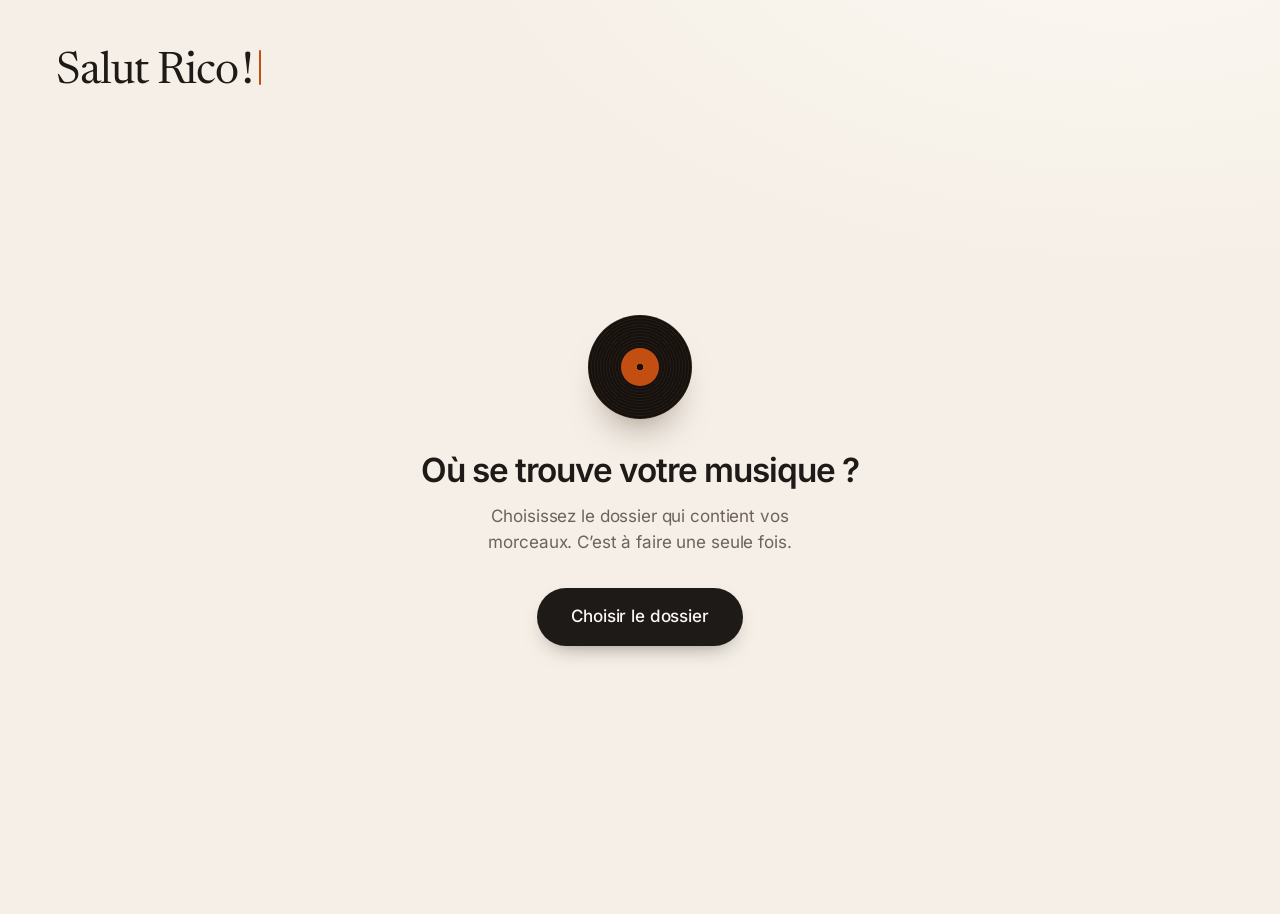
==== commit d00a69bd: "Nouvelles icônes : un vinyle aux couleurs de l'app Favicon SVG, icônes d'application et icône iPad r" ====
--- a/index.html
+++ b/index.html
@@ -10,7 +10,8 @@
   <meta name="apple-mobile-web-app-title" content="Musique">
   <meta name="apple-mobile-web-app-status-bar-style" content="default">
   <link rel="manifest" href="manifest.json">
-  <link rel="icon" href="icons/icone-192.png">
+  <link rel="icon" href="icons/icone-192.png" type="image/png">
+  <link rel="icon" href="icons/favicon.svg" type="image/svg+xml">
   <link rel="apple-touch-icon" href="icons/icone-180.png">
   <link rel="preload" href="fonts/inter.woff2" as="font" type="font/woff2" crossorigin>
   <link rel="preload" href="fonts/newsreader.woff2" as="font" type="font/woff2" crossorigin>
